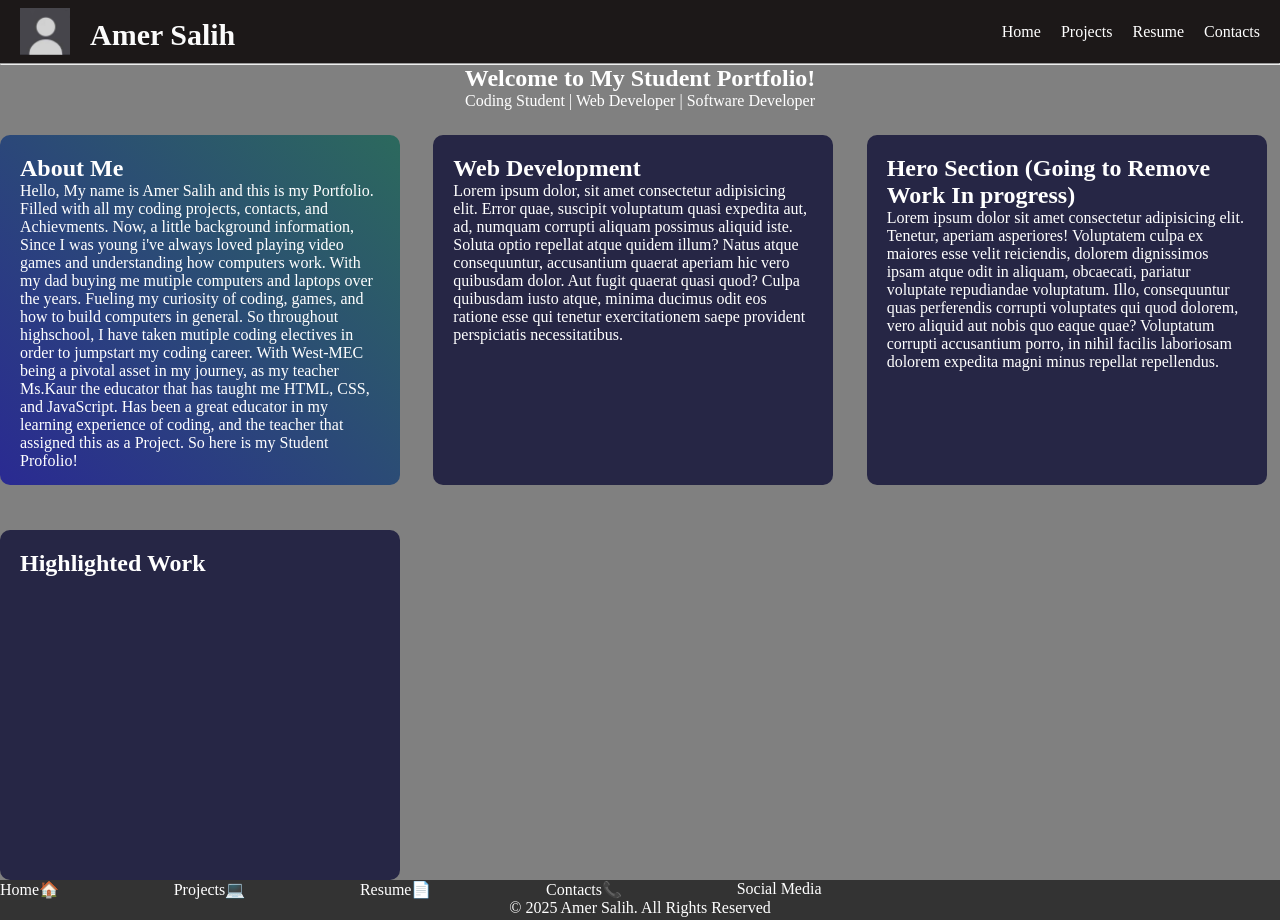
==== index.html @ 3097d137 "Changed Page Name" ====
<!DOCTYPE html>
<html lang="en">
<head>
    <meta charset="UTF-8">
    <meta name="viewport" content="width=device-width, initial-scale=1.0">
    <title>Amer's Portfolio</title>
    <link rel="stylesheet" href="style.css">
</head>
<body>
    <header>
        <nav class="navbar">
            <div id="logo">
                <img src="download.jfif" alt="Profile Picture" width="50px">
                <h2 style="margin-top:10px;">Amer Salih</h2></div>
            <ul>
                <li><a href="homepage.html">Home</a></li>
                <li><a href="projects.html">Projects</a></li>
                <li><a href="resume.html">Resume</a></li>
                <li> <a href="contact.html">Contacts</a></li>
            </ul>
        </nav>
        <hr>
    </header>
    <section id="head">
         <h1>Welcome to My Student Portfolio!</h1>
         <p>Coding Student | Web Developer | Software Developer</p>
    </section>
    <main>
        <section class="boxes" id="aboutme">
            <h2>About Me</h2>
            <p>Hello, My name is Amer Salih and this is my Portfolio. Filled with all my coding projects, contacts, and Achievments. Now, a little background information, Since I was young i've always loved playing video games and understanding how computers work. With my dad buying me mutiple computers and laptops over the years. Fueling my curiosity of coding, games, and how to build computers in general. So throughout highschool, I have taken mutiple coding electives in order to jumpstart my coding career. With West-MEC being a pivotal asset in my journey, as my teacher Ms.Kaur the educator that has taught me HTML, CSS, and JavaScript. Has been a great educator in my learning experience of coding, and the teacher that assigned this as a Project. So here is my Student Profolio! </p>
        </section>

        <section class="boxes">
            <h2>Web Development</h2>
            <p>Lorem ipsum dolor, sit amet consectetur adipisicing elit. Error quae, suscipit voluptatum quasi expedita aut, ad, numquam corrupti aliquam possimus aliquid iste. Soluta optio repellat atque quidem illum? Natus atque consequuntur, accusantium quaerat aperiam hic vero quibusdam dolor. Aut fugit quaerat quasi quod? Culpa quibusdam iusto atque, minima ducimus odit eos ratione esse qui tenetur exercitationem saepe provident perspiciatis necessitatibus.</p>
        </section>

        <section class="boxes">
            <h2>Hero Section (Going to Remove Work In progress)</h2>
            <p>Lorem ipsum dolor sit amet consectetur adipisicing elit. Tenetur, aperiam asperiores! Voluptatem culpa ex maiores esse velit reiciendis, dolorem dignissimos ipsam atque odit in aliquam, obcaecati, pariatur voluptate repudiandae voluptatum. Illo, consequuntur quas perferendis corrupti voluptates qui quod dolorem, vero aliquid aut nobis quo eaque quae? Voluptatum corrupti accusantium porro, in nihil facilis laboriosam dolorem expedita magni minus repellat repellendus.</p>
        </section>

        <section class="boxes">
            <h2>Highlighted Work</h2>

            <p></p>
        </section>

        <section id="certification">
            <div data-iframe-width="100" data-iframe-height="150" data-share-badge-id="25782b23-7ca3-4cad-9465-858096fd9728" data-share-badge-host="https://www.credly.com"></div><script type="text/javascript" async src="//cdn.credly.com/assets/utilities/embed.js"></script>
        </section>

    </main>
    <footer><ul>
                <li><a href="homepage.html">Home🏠</a></li>
                <li><a href="projects.html">Projects💻</a></li>
                <li><a href="resume.html">Resume📄</a></li>
                <li> <a href="contact.html">Contacts📞</a></li>
                <p>Social Media</p>
                <li><a href=""></a></li>
                <li><a href=""></a></li>
                <li><a href=""></a></li>
                <li><a href=""></a></li>
            </ul>
            <p></p>&copy; 2025 Amer Salih. All Rights Reserved</footer>
</body>
</html>
---- style.css ----
*
{
    margin:0;
    padding:0;
    box-sizing:border-box;
}

header
{
    width:100%;
    height:65px;
    background: #1c1818;
    color:white;
}

body
{
    background-color:grey;
}

#logo
{
    font-size:20px;
    font-weight:none;
    display:flex;
    flex-direction:row;
    text-align:center;
    gap:20px;
}
.navbar 
{
    display:flex;
    justify-content:space-between;
    padding: 8px 20px;
    align-items:center;
    color:rgb(251, 251, 251);
}

ul
{
    display:flex;
    list-style-type: none;
    gap:20px;
    justify-content:space-between;
}

ul li a
{
    text-decoration:none; 
    font-weight:500;

}

a:link
{
    color: white;
}

a:visited
{
    color: white;
}

a:active
{
    color:ghostwhite;
    text-shadow: 0px 0px 4px white;
}

a:hover
{
    color:rgb(222, 98, 36);
}

footer
{
    display:block;
    height:40px;
    text-align: center;
    background-color:#333;
    color:white;
    
}

.boxes
{
    width:400px;
    height:350px;
    background-color:#262645;
    color:white;
    border-radius:10px;
    margin-top:25px;
    padding:20px;

}


main
{
    display:grid;
    grid-template-columns: 1fr 1fr 1fr;
    gap:20px;
}


#logo {
   position: relative;
   left: 0px;
   top: 0px;
}


.boxes#aboutme
{
    padding:20px;
    background:linear-gradient(45deg, rgb(42, 42, 146),rgb(44, 105, 93));

}

#head
{
    text-align:center;
    color:white
}
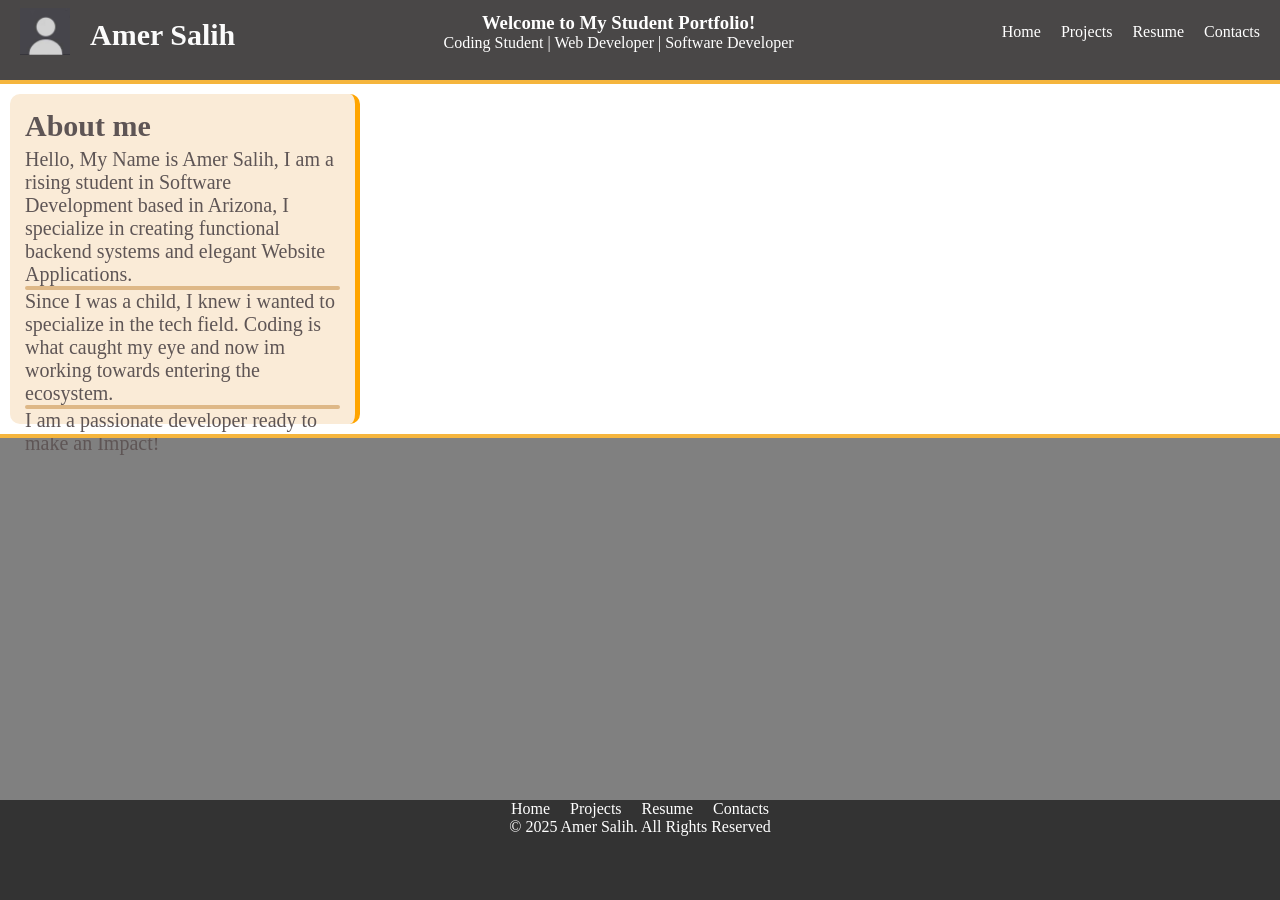
==== commit 67530b27: "sd" ====
--- a/index.html
+++ b/index.html
@@ -1,68 +1,68 @@
 <!DOCTYPE html>
 <html lang="en">
+
 <head>
     <meta charset="UTF-8">
     <meta name="viewport" content="width=device-width, initial-scale=1.0">
     <title>Amer's Portfolio</title>
-    <link rel="stylesheet" href="style.css">
+    <link rel="stylesheet" href="Style-Sheets/style.css">
 </head>
-<body>
+
+<body class="site">
     <header>
         <nav class="navbar">
             <div id="logo">
-                <img src="download.jfif" alt="Profile Picture" width="50px">
-                <h2 style="margin-top:10px;">Amer Salih</h2></div>
-            <ul>
-                <li><a href="homepage.html">Home</a></li>
+                <img src="Images/download.jfif" alt="Profile Picture" width="50px">
+                <h2 style="margin-top:10px;">Amer Salih</h2>
+            </div>
+
+            <section id="head">
+                <h1>Welcome to My Student Portfolio!</h1>
+                <p>Coding Student | Web Developer | Software Developer</p>
+            </section>
+            <ul class="headerLinks">
+                <li><a href="index.html">Home</a></li>
                 <li><a href="projects.html">Projects</a></li>
                 <li><a href="resume.html">Resume</a></li>
                 <li> <a href="contact.html">Contacts</a></li>
             </ul>
         </nav>
-        <hr>
     </header>
-    <section id="head">
-         <h1>Welcome to My Student Portfolio!</h1>
-         <p>Coding Student | Web Developer | Software Developer</p>
-    </section>
     <main>
-        <section class="boxes" id="aboutme">
-            <h2>About Me</h2>
-            <p>Hello, My name is Amer Salih and this is my Portfolio. Filled with all my coding projects, contacts, and Achievments. Now, a little background information, Since I was young i've always loved playing video games and understanding how computers work. With my dad buying me mutiple computers and laptops over the years. Fueling my curiosity of coding, games, and how to build computers in general. So throughout highschool, I have taken mutiple coding electives in order to jumpstart my coding career. With West-MEC being a pivotal asset in my journey, as my teacher Ms.Kaur the educator that has taught me HTML, CSS, and JavaScript. Has been a great educator in my learning experience of coding, and the teacher that assigned this as a Project. So here is my Student Profolio! </p>
+        <hr class="hr">
+        <section class="box" id="aboutme">
+            <div class="firstBox">
+                <h2>About me</h2>
+                <p style="margin-top:5px;">Hello, My Name is Amer Salih, I am a rising student in Software Development
+                    based in Arizona, I specialize in creating functional backend systems and elegant Website
+                    Applications.</p>
+                <hr class="boxHR">
+                <p>Since I was a child, I knew i wanted to specialize in the tech field. Coding is what caught my eye
+                    and now im working towards entering the ecosystem.</p>
+                <hr class="boxHR">
+                <p>I am a passionate developer ready to make an Impact!</p>
+            </div>
+            <div></div>
+            <div></div>
         </section>
 
-        <section class="boxes">
-            <h2>Web Development</h2>
-            <p>Lorem ipsum dolor, sit amet consectetur adipisicing elit. Error quae, suscipit voluptatum quasi expedita aut, ad, numquam corrupti aliquam possimus aliquid iste. Soluta optio repellat atque quidem illum? Natus atque consequuntur, accusantium quaerat aperiam hic vero quibusdam dolor. Aut fugit quaerat quasi quod? Culpa quibusdam iusto atque, minima ducimus odit eos ratione esse qui tenetur exercitationem saepe provident perspiciatis necessitatibus.</p>
-        </section>
+        <!-- <section id="certification">
+            <div data-iframe-width="100" data-iframe-height="150" data-share-badge-id="25782b23-7ca3-4cad-9465-858096fd9728" data-share-badge-host="https://www.credly.com"></div><script type="text/javascript" async src="//cdn.credly.com/assets/utilities/embed.js"></script>
+        </section> -->
+    </main>
+    <hr class="hr">
 
-        <section class="boxes">
-            <h2>Hero Section (Going to Remove Work In progress)</h2>
-            <p>Lorem ipsum dolor sit amet consectetur adipisicing elit. Tenetur, aperiam asperiores! Voluptatem culpa ex maiores esse velit reiciendis, dolorem dignissimos ipsam atque odit in aliquam, obcaecati, pariatur voluptate repudiandae voluptatum. Illo, consequuntur quas perferendis corrupti voluptates qui quod dolorem, vero aliquid aut nobis quo eaque quae? Voluptatum corrupti accusantium porro, in nihil facilis laboriosam dolorem expedita magni minus repellat repellendus.</p>
-        </section>
+    <footer>
+        <div class="footer-container">
+            <ul class="footerLinks">
+                <li><a href="index.html">Home</a></li>
+                <li><a href="projects.html">Projects</a></li>
+                <li><a href="resume.html">Resume</a></li>
+                <li> <a href="contact.html">Contacts</a></li>
+            </ul>
+        </div>
+        <p></p>&copy; 2025 Amer Salih. All Rights Reserved</p>
+    </footer>
+</body>
 
-        <section class="boxes">
-            <h2>Highlighted Work</h2>
-
-            <p></p>
-        </section>
-
-        <section id="certification">
-            <div data-iframe-width="100" data-iframe-height="150" data-share-badge-id="25782b23-7ca3-4cad-9465-858096fd9728" data-share-badge-host="https://www.credly.com"></div><script type="text/javascript" async src="//cdn.credly.com/assets/utilities/embed.js"></script>
-        </section>
-
-    </main>
-    <footer><ul>
-                <li><a href="homepage.html">Home🏠</a></li>
-                <li><a href="projects.html">Projects💻</a></li>
-                <li><a href="resume.html">Resume📄</a></li>
-                <li> <a href="contact.html">Contacts📞</a></li>
-                <p>Social Media</p>
-                <li><a href=""></a></li>
-                <li><a href=""></a></li>
-                <li><a href=""></a></li>
-                <li><a href=""></a></li>
-            </ul>
-            <p></p>&copy; 2025 Amer Salih. All Rights Reserved</footer>
-</body>
 </html>
--- a/Style-Sheets/style.css
+++ b/Style-Sheets/style.css
@@ -0,0 +1,143 @@
+* {
+    margin: 0;
+    padding: 0;
+    box-sizing: border-box;
+}
+
+header {
+    width: 100%;
+    height: 80px;
+    background: #494747;
+    color: white;
+}
+
+.site {
+    background-color: grey;
+    min-height:100vh;
+    display:flex;
+    flex-direction:column;
+}
+
+#logo {
+    font-size: 20px;
+    font-weight: none;
+    display: flex;
+    flex-direction: row;
+    text-align: center;
+    gap: 20px;
+}
+
+.navbar {
+    display: flex;
+    justify-content: space-between;
+    padding: 8px 20px;
+    align-items: center;
+    color: rgb(251, 251, 251);
+}
+
+.headerLinks {
+    display: flex;
+    list-style-type: none;
+    gap: 20px;
+    justify-content: space-between;
+    font-weight: 500;
+}
+
+ul li a
+{
+    text-decoration:none;
+}
+
+.footerLinks
+{
+    display:flex;
+    list-style-type:none;
+    gap:20px;
+    justify-content: space-between;
+}
+a:link {
+    color: white;
+}
+
+a:visited {
+    color: white;
+}
+
+a:active {
+    color: ghostwhite;
+    text-shadow: 0px 0px 4px white;
+}
+
+a:hover {
+    color: rgb(222, 98, 36);
+}
+
+footer {
+    display: block;
+    height: 100px;
+    text-align:center;
+    background-color: #333;
+    color: white;
+    align-items:center;
+    justify-content:center;
+    position:fixed;
+    bottom:0;
+    width:100%;
+}
+
+.footer-container
+{
+    display:flex;
+    justify-content:center;
+    align-items:center;
+    gap:25px;
+}
+
+.box
+{
+    background-color: white;
+    width:100%;
+    padding:10px;
+    height:350px;
+}
+
+.firstBox
+{
+    width:350px;
+    border-right:5px solid orange;
+    height:100%;
+    font-size:20px;
+    font-weight:500;
+    background-color:antiquewhite;
+    border-radius:10px;
+    padding:15px;
+    color:rgb(94, 85, 85);
+}
+
+.boxHR
+{
+    border: 2px solid burlywood;
+    border-radius:6px;
+}
+#logo {
+    position: relative;
+    left: 0px;
+    top: 0px;
+}
+
+
+.boxes#aboutme {
+    padding: 20px;
+    background: linear-gradient(45deg, rgb(42, 42, 146), rgb(44, 105, 93));
+
+}
+
+#head {
+    text-align: center;
+    color: white
+}
+
+hr
+{
+    border: 2px solid rgb(245, 181, 61);
+}
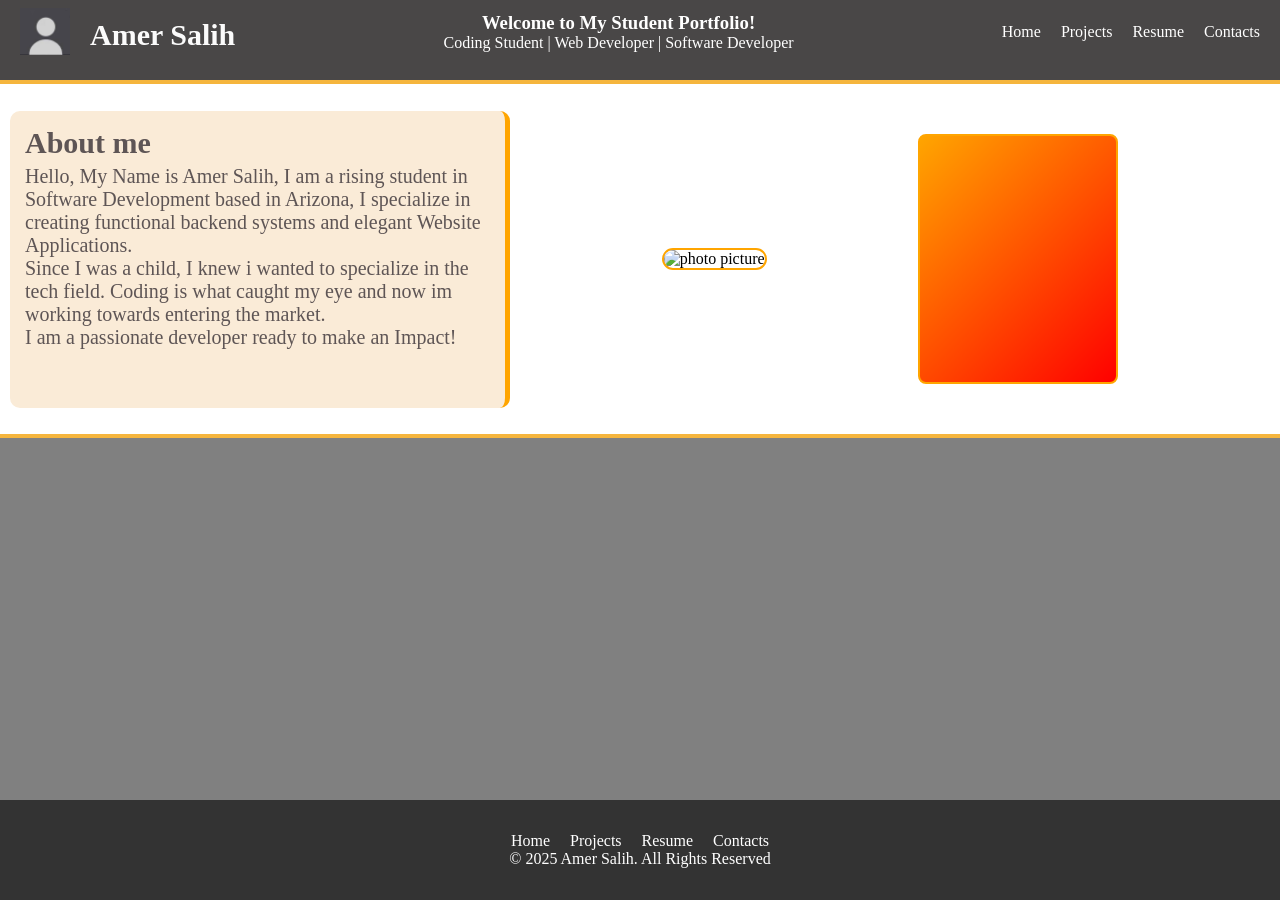
==== commit d4f80812: "updated" ====
--- a/index.html
+++ b/index.html
@@ -36,19 +36,22 @@
                 <p style="margin-top:5px;">Hello, My Name is Amer Salih, I am a rising student in Software Development
                     based in Arizona, I specialize in creating functional backend systems and elegant Website
                     Applications.</p>
-                <hr class="boxHR">
                 <p>Since I was a child, I knew i wanted to specialize in the tech field. Coding is what caught my eye
-                    and now im working towards entering the ecosystem.</p>
-                <hr class="boxHR">
+                    and now im working towards entering the market.</p>
                 <p>I am a passionate developer ready to make an Impact!</p>
             </div>
-            <div></div>
-            <div></div>
+            <div><img src="Images/DJI_20260310153634_0114_D.JPG" alt="photo picture"></div>
+            <div class="certificationBox">
+                <section id="certification" style="background-color:white;">
+                    <div data-iframe-width="100" data-iframe-height="150" style="border-radius:16px;"
+                        data-share-badge-id="25782b23-7ca3-4cad-9465-858096fd9728"
+                        data-share-badge-host="https://www.credly.com"></div>
+                    <script type="text/javascript" async src="//cdn.credly.com/assets/utilities/embed.js"></script>
+                </section>
+            </div>
         </section>
 
-        <!-- <section id="certification">
-            <div data-iframe-width="100" data-iframe-height="150" data-share-badge-id="25782b23-7ca3-4cad-9465-858096fd9728" data-share-badge-host="https://www.credly.com"></div><script type="text/javascript" async src="//cdn.credly.com/assets/utilities/embed.js"></script>
-        </section> -->
+
     </main>
     <hr class="hr">
 
--- a/Style-Sheets/style.css
+++ b/Style-Sheets/style.css
@@ -13,9 +13,9 @@
 
 .site {
     background-color: grey;
-    min-height:100vh;
-    display:flex;
-    flex-direction:column;
+    min-height: 100vh;
+    display: flex;
+    flex-direction: column;
 }
 
 #logo {
@@ -43,18 +43,17 @@
     font-weight: 500;
 }
 
-ul li a
-{
-    text-decoration:none;
+ul li a {
+    text-decoration: none;
 }
 
-.footerLinks
-{
-    display:flex;
-    list-style-type:none;
-    gap:20px;
+.footerLinks {
+    display: flex;
+    list-style-type: none;
+    gap: 20px;
     justify-content: space-between;
 }
+
 a:link {
     color: white;
 }
@@ -73,52 +72,70 @@
 }
 
 footer {
-    display: block;
+    display: flex;
     height: 100px;
-    text-align:center;
+    text-align: center;
     background-color: #333;
     color: white;
-    align-items:center;
-    justify-content:center;
-    position:fixed;
-    bottom:0;
-    width:100%;
+    align-items: center;
+    justify-content: center;
+    position: fixed;
+    bottom: 0;
+    width: 100%;
+    flex-direction:column;
 }
 
-.footer-container
-{
-    display:flex;
-    justify-content:center;
-    align-items:center;
-    gap:25px;
+.footer-container {
+    display: flex;
+    justify-content: center;
+    align-items: center;
+    gap: 25px;
+    text-align: center;
+    align-self: center;
 }
 
-.box
-{
+.box {
     background-color: white;
-    width:100%;
-    padding:10px;
-    height:350px;
+    width: 100%;
+    padding: 10px;
+    height: 350px;
+   display:grid;
+   grid-template-columns: auto auto auto;
+    align-items:center;
 }
 
-.firstBox
+.box div img
 {
     width:350px;
-    border-right:5px solid orange;
-    height:100%;
-    font-size:20px;
-    font-weight:500;
-    background-color:antiquewhite;
-    border-radius:10px;
-    padding:15px;
-    color:rgb(94, 85, 85);
+    height:250px;
+    border-radius:16px;
+    border: 2px solid orange;
 }
 
-.boxHR
+.certificationBox
 {
-    border: 2px solid burlywood;
-    border-radius:6px;
+    border: 2px solid orange;
+    width:200px;
+    height:250px;
+    align-items:center;
+    text-align:center;
+    justify-content:center;
+    display:flex;
+    border-radius: 8px;
+    background: linear-gradient(135deg, orange,red );
 }
+.firstBox {
+    width: 500px;
+    border-right: 5px solid orange;
+    height: 90%;
+    font-size: 20px;
+    font-weight: 500;
+    background-color: antiquewhite;
+    border-radius: 10px;
+    padding: 15px;
+    color: rgb(94, 85, 85);
+}
+
 #logo {
     position: relative;
     left: 0px;
@@ -137,7 +154,6 @@
     color: white
 }
 
-hr
-{
+hr {
     border: 2px solid rgb(245, 181, 61);
 }
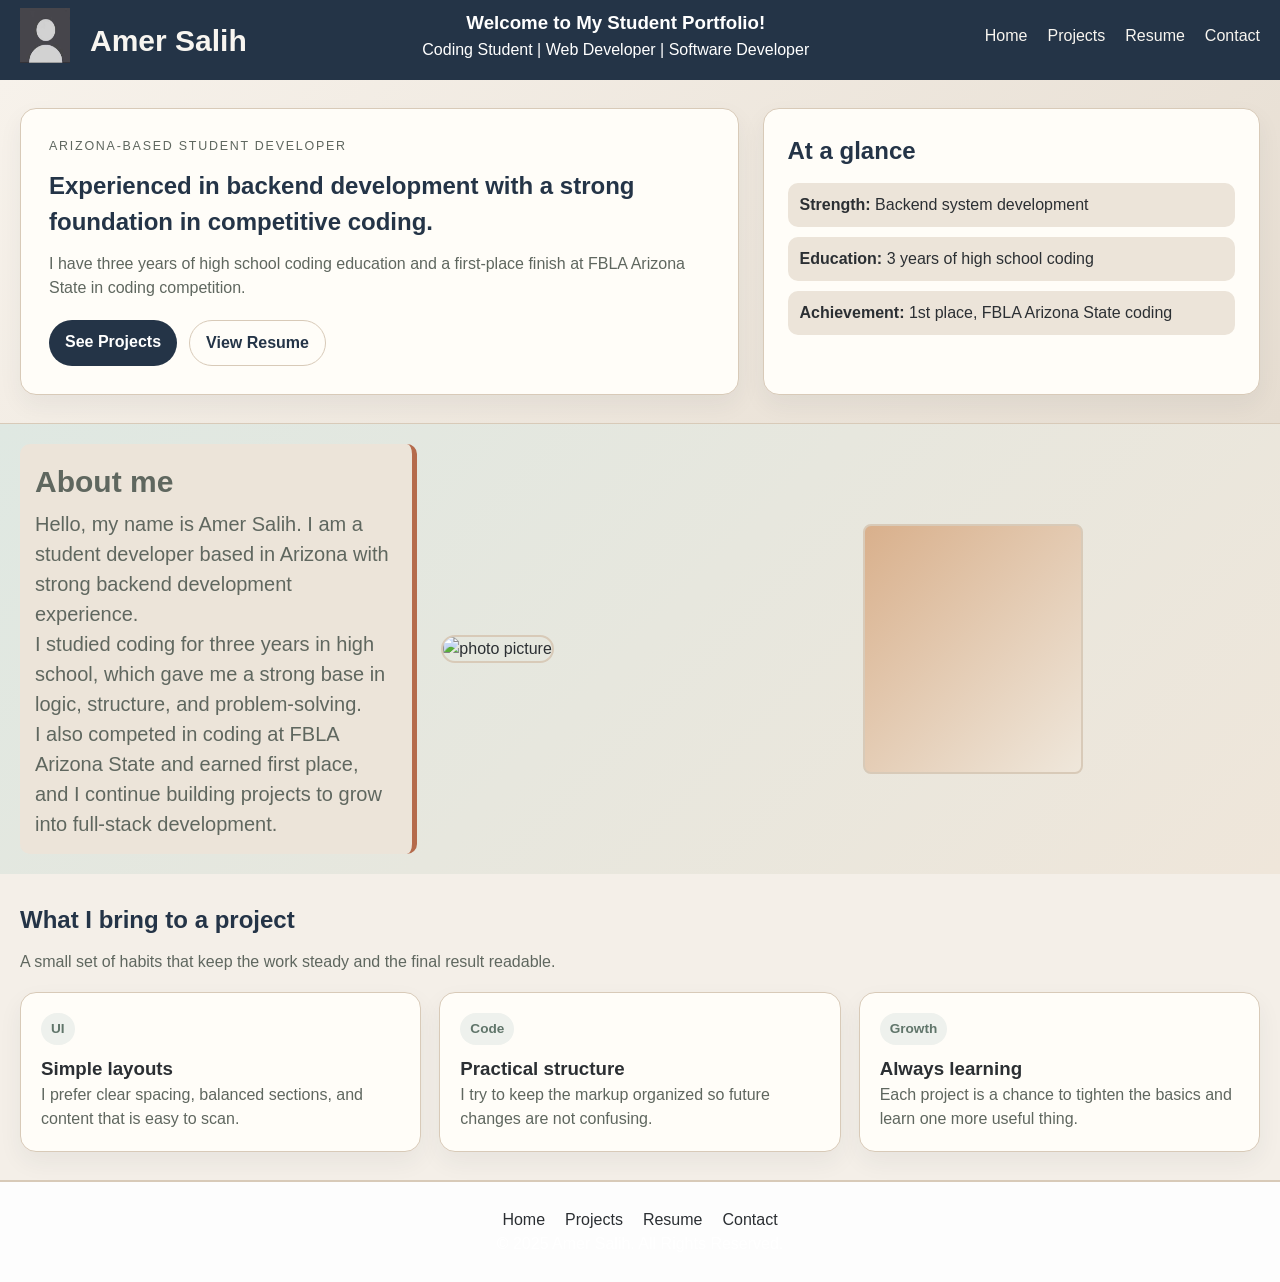
==== commit a2bc5b74: "Update index.html, contact.html, and stylesheets for a more polished portfolio design." ====
--- a/index.html
+++ b/index.html
@@ -24,21 +24,36 @@
                 <li><a href="index.html">Home</a></li>
                 <li><a href="projects.html">Projects</a></li>
                 <li><a href="resume.html">Resume</a></li>
-                <li> <a href="contact.html">Contacts</a></li>
+                <li><a href="contact.html">Contact</a></li>
             </ul>
         </nav>
     </header>
     <main>
-        <hr class="hr">
+        <section class="hero">
+            <div class="hero-copy">
+                <p class="eyebrow">Arizona-based student developer</p>
+                <h1>Experienced in backend development with a strong foundation in competitive coding.</h1>
+                <p>I have three years of high school coding education and a first-place finish at FBLA Arizona State in coding competition.</p>
+                <div class="heroActions">
+                    <a class="buttonLink" href="projects.html">See Projects</a>
+                    <a class="buttonLink secondary" href="resume.html">View Resume</a>
+                </div>
+            </div>
+            <div class="hero-panel">
+                <h2 class="sectionTitle">At a glance</h2>
+                <ul class="statList">
+                    <li><strong>Strength:</strong> Backend system development</li>
+                    <li><strong>Education:</strong> 3 years of high school coding</li>
+                    <li><strong>Achievement:</strong> 1st place,  FBLA Arizona State coding</li>
+                </ul>
+            </div>
+        </section>
         <section class="box" id="aboutme">
             <div class="firstBox">
                 <h2>About me</h2>
-                <p style="margin-top:5px;">Hello, My Name is Amer Salih, I am a rising student in Software Development
-                    based in Arizona, I specialize in creating functional backend systems and elegant Website
-                    Applications.</p>
-                <p>Since I was a child, I knew i wanted to specialize in the tech field. Coding is what caught my eye
-                    and now im working towards entering the market.</p>
-                <p>I am a passionate developer ready to make an Impact!</p>
+                <p style="margin-top:5px;">Hello, my name is Amer Salih. I am a student developer based in Arizona with strong backend development experience.</p>
+                <p>I studied coding for three years in high school, which gave me a strong base in logic, structure, and problem-solving.</p>
+                <p>I also competed in coding at FBLA Arizona State and earned first place, and I continue building projects to grow into full-stack development.</p>
             </div>
             <div><img src="Images/DJI_20260310153634_0114_D.JPG" alt="photo picture"></div>
             <div class="certificationBox">
@@ -48,6 +63,28 @@
                         data-share-badge-host="https://www.credly.com"></div>
                     <script type="text/javascript" async src="//cdn.credly.com/assets/utilities/embed.js"></script>
                 </section>
+            </div>
+        </section>
+
+        <section class="sectionBlock">
+            <h2 class="sectionTitle">What I bring to a project</h2>
+            <p class="sectionLead">A small set of habits that keep the work steady and the final result readable.</p>
+            <div class="infoGrid">
+                <article class="infoCard">
+                    <span class="cardTag">UI</span>
+                    <h3>Simple layouts</h3>
+                    <p>I prefer clear spacing, balanced sections, and content that is easy to scan.</p>
+                </article>
+                <article class="infoCard">
+                    <span class="cardTag">Code</span>
+                    <h3>Practical structure</h3>
+                    <p>I try to keep the markup organized so future changes are not confusing.</p>
+                </article>
+                <article class="infoCard">
+                    <span class="cardTag">Growth</span>
+                    <h3>Always learning</h3>
+                    <p>Each project is a chance to tighten the basics and learn one more useful thing.</p>
+                </article>
             </div>
         </section>
 
@@ -61,10 +98,10 @@
                 <li><a href="index.html">Home</a></li>
                 <li><a href="projects.html">Projects</a></li>
                 <li><a href="resume.html">Resume</a></li>
-                <li> <a href="contact.html">Contacts</a></li>
+                <li><a href="contact.html">Contact</a></li>
             </ul>
         </div>
-        <p></p>&copy; 2025 Amer Salih. All Rights Reserved</p>
+        <p>&copy; 2025 Amer Salih. All Rights Reserved.</p>
     </footer>
 </body>
 
--- a/Style-Sheets/style.css
+++ b/Style-Sheets/style.css
@@ -4,23 +4,38 @@
     box-sizing: border-box;
 }
 
+html {
+    scroll-behavior: smooth;
+}
+
+body {
+    font-family: Arial, Helvetica, sans-serif;
+    line-height: 1.5;
+    color: #2b2f33;
+    background: #f4efe8;
+}
+
 header {
     width: 100%;
     height: 80px;
-    background: #494747;
+    background: #243447;
     color: white;
 }
 
 .site {
-    background-color: grey;
+    background-color: #f4efe8;
     min-height: 100vh;
     display: flex;
     flex-direction: column;
+}
+
+main {
+    flex: 1;
 }
 
 #logo {
     font-size: 20px;
-    font-weight: none;
+    font-weight: 600;
     display: flex;
     flex-direction: row;
     text-align: center;
@@ -32,7 +47,7 @@
     justify-content: space-between;
     padding: 8px 20px;
     align-items: center;
-    color: rgb(251, 251, 251);
+    color: #f8f5f0;
 }
 
 .headerLinks {
@@ -55,34 +70,42 @@
 }
 
 a:link {
-    color: white;
+    color: #2b2f33;
 }
 
 a:visited {
-    color: white;
+    color: #2b2f33;
 }
 
 a:active {
-    color: ghostwhite;
-    text-shadow: 0px 0px 4px white;
+    color: #b56b4c;
 }
 
 a:hover {
-    color: rgb(222, 98, 36);
+    color: #b56b4c;
+}
+
+.navbar a,
+footer a {
+    color: #f8f5f0;
+}
+
+.navbar a:hover,
+footer a:hover {
+    color: #d9b08c;
 }
 
 footer {
     display: flex;
     height: 100px;
     text-align: center;
-    background-color: #333;
+    background-color: #fdfdfd;
     color: white;
     align-items: center;
     justify-content: center;
-    position: fixed;
-    bottom: 0;
-    width: 100%;
-    flex-direction:column;
+    width: 100%;
+    flex-direction: column;
+    margin-top: auto;
 }
 
 .footer-container {
@@ -95,45 +118,45 @@
 }
 
 .box {
-    background-color: white;
-    width: 100%;
-    padding: 10px;
-    height: 350px;
-   display:grid;
-   grid-template-columns: auto auto auto;
-    align-items:center;
-}
-
-.box div img
-{
-    width:350px;
-    height:250px;
-    border-radius:16px;
-    border: 2px solid orange;
-}
-
-.certificationBox
-{
-    border: 2px solid orange;
-    width:200px;
-    height:250px;
-    align-items:center;
-    text-align:center;
-    justify-content:center;
-    display:flex;
+    background-color: #fffdf8;
+    width: 100%;
+    padding: 24px;
+    display: grid;
+    grid-template-columns: repeat(3, minmax(0, 1fr));
+    gap: 24px;
+    align-items: center;
+}
+
+.box div img {
+    width: 100%;
+    max-width: 350px;
+    height: auto;
+    border-radius: 16px;
+    border: 2px solid #d8cab8;
+}
+
+.certificationBox {
+    border: 2px solid #d8cab8;
+    width: 100%;
+    max-width: 220px;
+    min-height: 250px;
+    align-items: center;
+    text-align: center;
+    justify-content: center;
+    display: flex;
     border-radius: 8px;
-    background: linear-gradient(135deg, orange,red );
+    background: linear-gradient(135deg, #d9b08c, #efe7db);
 }
 .firstBox {
-    width: 500px;
-    border-right: 5px solid orange;
-    height: 90%;
+    width: 100%;
+    border-right: 5px solid #b56b4c;
+    min-height: 100%;
     font-size: 20px;
     font-weight: 500;
-    background-color: antiquewhite;
+    background-color: #ece4d9;
     border-radius: 10px;
     padding: 15px;
-    color: rgb(94, 85, 85);
+    color: #5f675f;
 }
 
 #logo {
@@ -143,9 +166,9 @@
 }
 
 
-.boxes#aboutme {
+#aboutme {
     padding: 20px;
-    background: linear-gradient(45deg, rgb(42, 42, 146), rgb(44, 105, 93));
+    background: linear-gradient(135deg, #dfe8e2, #efe6da);
 
 }
 
@@ -155,5 +178,278 @@
 }
 
 hr {
-    border: 2px solid rgb(245, 181, 61);
+    border: 1px solid #d8cab8;
+}
+
+.hero {
+    display: grid;
+    grid-template-columns: 1.3fr 0.9fr;
+    gap: 24px;
+    padding: 28px 20px;
+    background: linear-gradient(135deg, #f7f2eb, #e6ddd1);
+    border-bottom: 1px solid #d8cab8;
+}
+
+.hero-copy,
+.hero-panel,
+.infoCard,
+.resumeCard,
+.contactCard,
+.formCard {
+    background: #fffdf8;
+    border: 1px solid #d8cab8;
+    border-radius: 16px;
+    box-shadow: 0 10px 24px rgba(36, 52, 71, 0.06);
+}
+
+.hero-copy {
+    padding: 28px;
+}
+
+.eyebrow {
+    text-transform: uppercase;
+    letter-spacing: 0.14em;
+    font-size: 0.78rem;
+    color: #60756a;
+    margin-bottom: 12px;
+}
+
+.hero h1,
+.sectionTitle {
+    margin-bottom: 12px;
+    color: #243447;
+}
+
+.hero p,
+.sectionLead,
+.resumeCard p,
+.contactCard p,
+.infoCard p {
+    color: #5f675f;
+}
+
+.heroActions {
+    display: flex;
+    flex-wrap: wrap;
+    gap: 12px;
+    margin-top: 20px;
+}
+
+.buttonLink {
+    display: inline-block;
+    padding: 10px 16px;
+    border-radius: 999px;
+    background: #243447;
+    color: #fff !important;
+    text-decoration: none;
+    font-weight: 600;
+}
+
+.buttonLink.secondary {
+    background: transparent;
+    color: #243447 !important;
+    border: 1px solid #d8cab8;
+}
+
+.hero-panel {
+    padding: 24px;
+}
+
+.statList,
+.detailList,
+.resumeList,
+.contactList {
+    list-style: none;
+    display: grid;
+    gap: 10px;
+    margin-top: 14px;
+}
+
+.statList li,
+.detailList li,
+.resumeList li,
+.contactList li {
+    padding: 10px 12px;
+    background: #ece4d9;
+    border-radius: 10px;
+}
+
+.sectionBlock {
+    padding: 28px 20px;
+}
+
+.infoGrid,
+.resumeGrid,
+.contactGrid {
+    display: grid;
+    grid-template-columns: repeat(auto-fit, minmax(220px, 1fr));
+    gap: 18px;
+    margin-top: 18px;
+}
+
+.infoCard,
+.resumeCard,
+.contactCard,
+.formCard {
+    padding: 20px;
+}
+
+.cardTag {
+    display: inline-block;
+    margin-bottom: 10px;
+    padding: 6px 10px;
+    border-radius: 999px;
+    background: #eef1ed;
+    color: #60756a;
+    font-size: 0.85rem;
+    font-weight: 700;
+}
+
+.contactForm {
+    display: grid;
+    gap: 12px;
+    margin-top: 12px;
+}
+
+.contactForm input,
+.contactForm textarea {
+    width: 100%;
+    border: 1px solid #d8cab8;
+    border-radius: 12px;
+    padding: 12px 14px;
+    font: inherit;
+    background: #fff;
+    color: #2b2f33;
+}
+
+.contactForm textarea {
+    min-height: 150px;
+    resize: vertical;
+}
+
+.contactForm button {
+    width: fit-content;
+    background: #243447;
+    color: #fff;
+    padding: 10px 16px;
+    border: 0;
+    border-radius: 999px;
+    font-weight: 700;
+}
+
+@media (max-width: 900px) {
+    .navbar {
+        flex-direction: column;
+        gap: 12px;
+        height: auto;
+    }
+
+    header {
+        height: auto;
+        padding: 12px 0;
+    }
+
+    .box {
+        grid-template-columns: 1fr;
+    }
+
+    .firstBox {
+        border-right: 0;
+        border-bottom: 5px solid orange;
+    }
+
+    .certificationBox {
+        max-width: 100%;
+    }
+
+    .hero {
+        grid-template-columns: 1fr;
+    }
+}
+
+@media (max-width: 600px) {
+    header {
+        padding: 10px 0;
+    }
+
+    .navbar {
+        padding: 10px 14px;
+    }
+
+    #logo {
+        flex-direction: column;
+        gap: 8px;
+    }
+
+    #logo img {
+        width: 44px;
+        height: 44px;
+    }
+
+    #head h1 {
+        font-size: 1.35rem;
+        line-height: 1.2;
+    }
+
+    .headerLinks,
+    .footerLinks {
+        flex-wrap: wrap;
+        justify-content: center;
+        gap: 12px;
+    }
+
+    .hero,
+    .sectionBlock,
+    #aboutme,
+    .box,
+    .projectsIntro,
+    .searchContainer,
+    .projectsContainer1 {
+        padding-left: 14px;
+        padding-right: 14px;
+    }
+
+    .hero-copy,
+    .hero-panel,
+    .infoCard,
+    .resumeCard,
+    .contactCard,
+    .formCard,
+    .firstBox,
+    .certificationBox {
+        padding: 16px;
+    }
+
+    .heroActions {
+        flex-direction: column;
+        align-items: stretch;
+    }
+
+    .buttonLink {
+        text-align: center;
+    }
+
+    .box {
+        grid-template-columns: 1fr;
+        gap: 16px;
+    }
+
+    .firstBox {
+        border-right: 0;
+        border-bottom: 4px solid #b56b4c;
+        font-size: 1rem;
+    }
+
+    .box div img {
+        max-width: 100%;
+    }
+
+    .certificationBox {
+        max-width: 100%;
+        min-height: 210px;
+    }
+
+    .contactForm button {
+        width: 100%;
+    }
 }
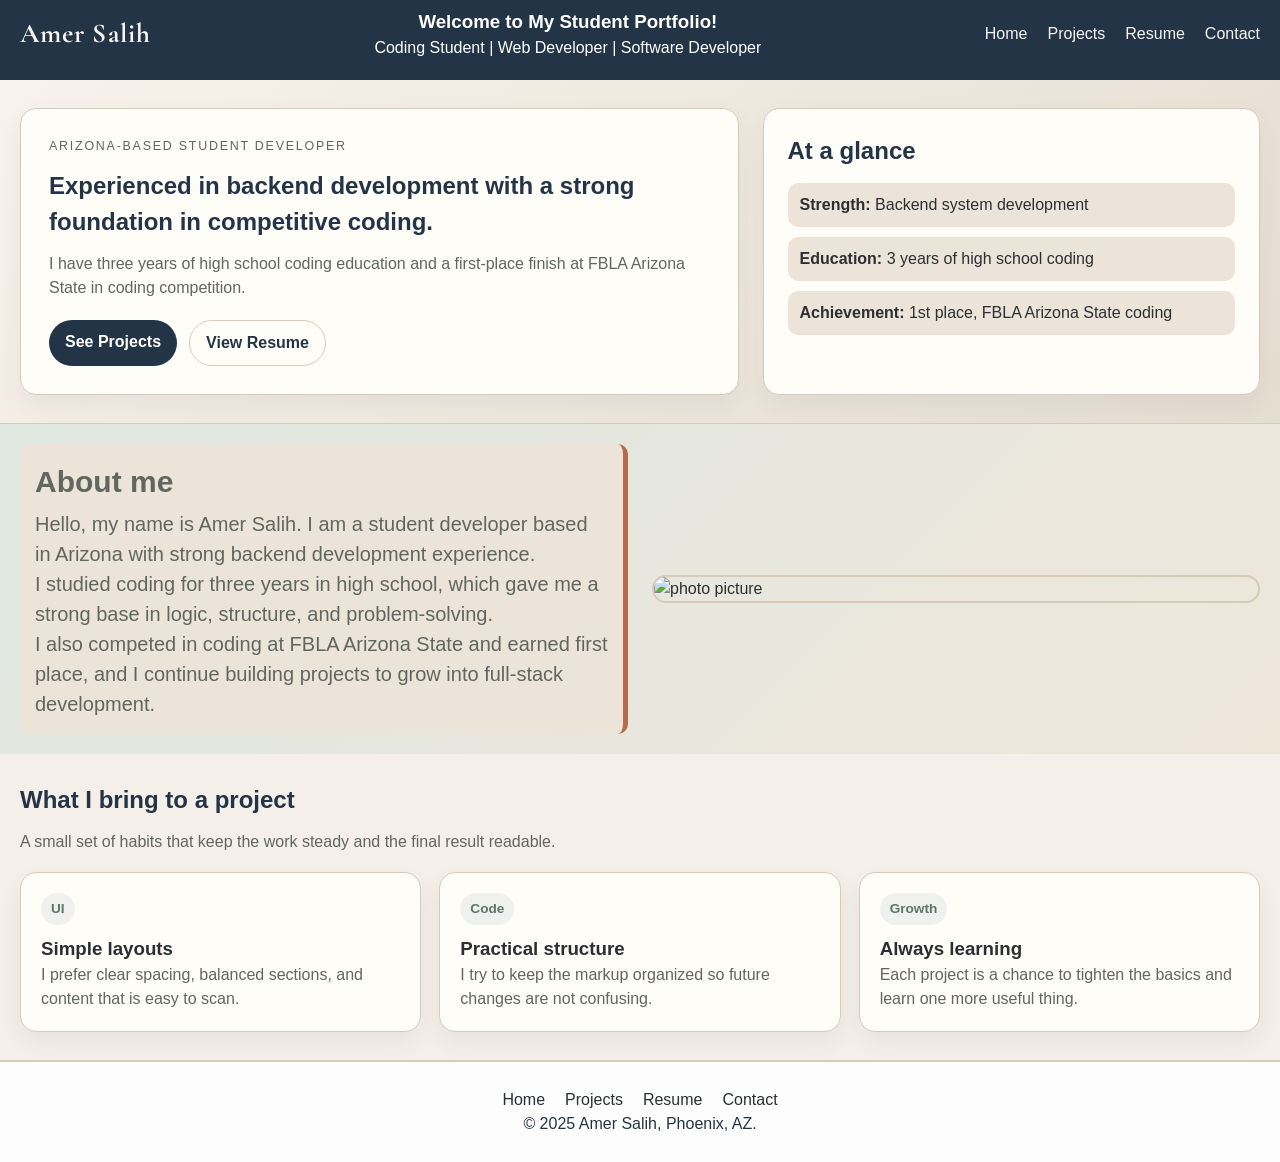
==== commit e6cc1f6a: "b" ====
--- a/index.html
+++ b/index.html
@@ -12,8 +12,7 @@
     <header>
         <nav class="navbar">
             <div id="logo">
-                <img src="Images/download.jfif" alt="Profile Picture" width="50px">
-                <h2 style="margin-top:10px;">Amer Salih</h2>
+                <a class="brandLink" href="index.html" aria-label="Go to homepage">Amer Salih</a>
             </div>
 
             <section id="head">
@@ -55,14 +54,8 @@
                 <p>I studied coding for three years in high school, which gave me a strong base in logic, structure, and problem-solving.</p>
                 <p>I also competed in coding at FBLA Arizona State and earned first place, and I continue building projects to grow into full-stack development.</p>
             </div>
-            <div><img src="Images/DJI_20260310153634_0114_D.JPG" alt="photo picture"></div>
-            <div class="certificationBox">
-                <section id="certification" style="background-color:white;">
-                    <div data-iframe-width="100" data-iframe-height="150" style="border-radius:16px;"
-                        data-share-badge-id="25782b23-7ca3-4cad-9465-858096fd9728"
-                        data-share-badge-host="https://www.credly.com"></div>
-                    <script type="text/javascript" async src="//cdn.credly.com/assets/utilities/embed.js"></script>
-                </section>
+            <div class="aboutImage">
+                <img src="Images/DJI_20260310153634_0114_D.JPG" alt="photo picture">
             </div>
         </section>
 
@@ -101,7 +94,7 @@
                 <li><a href="contact.html">Contact</a></li>
             </ul>
         </div>
-        <p>&copy; 2025 Amer Salih. All Rights Reserved.</p>
+        <p>&copy; 2025 Amer Salih, Phoenix, AZ.</p>
     </footer>
 </body>
 
--- a/Style-Sheets/style.css
+++ b/Style-Sheets/style.css
@@ -1,3 +1,5 @@
+@import url('https://fonts.googleapis.com/css2?family=Cormorant+Garamond:wght@600;700&display=swap');
+
 * {
     margin: 0;
     padding: 0;
@@ -38,8 +40,26 @@
     font-weight: 600;
     display: flex;
     flex-direction: row;
+    align-items: center;
     text-align: center;
-    gap: 20px;
+    gap: 0;
+}
+
+.brandLink {
+    display: inline-flex;
+    align-items: center;
+    font-family: 'Cormorant Garamond', Georgia, serif;
+    font-size: 1.7rem;
+    line-height: 1;
+    font-weight: 700;
+    letter-spacing: 0.04em;
+    color: #f8f5f0 !important;
+    text-decoration: none;
+    transition: color 0.2s ease;
+}
+
+.brandLink:hover {
+    color: #d9b08c !important;
 }
 
 .navbar {
@@ -100,7 +120,7 @@
     height: 100px;
     text-align: center;
     background-color: #fdfdfd;
-    color: white;
+    color: #243447;
     align-items: center;
     justify-content: center;
     width: 100%;
@@ -108,6 +128,16 @@
     margin-top: auto;
 }
 
+footer p,
+footer li,
+footer a {
+    color: #243447;
+}
+
+footer a:hover {
+    color: #b56b4c;
+}
+
 .footer-container {
     display: flex;
     justify-content: center;
@@ -122,33 +152,23 @@
     width: 100%;
     padding: 24px;
     display: grid;
-    grid-template-columns: repeat(3, minmax(0, 1fr));
+    grid-template-columns: repeat(2, minmax(0, 1fr));
     gap: 24px;
     align-items: center;
 }
 
-.box div img {
+.aboutImage img {
     width: 100%;
-    max-width: 350px;
+    max-width: 100%;
     height: auto;
     border-radius: 16px;
     border: 2px solid #d8cab8;
-}
-
-.certificationBox {
-    border: 2px solid #d8cab8;
-    width: 100%;
-    max-width: 220px;
-    min-height: 250px;
-    align-items: center;
-    text-align: center;
-    justify-content: center;
-    display: flex;
-    border-radius: 8px;
-    background: linear-gradient(135deg, #d9b08c, #efe7db);
-}
+    display: block;
+}
+
 .firstBox {
     width: 100%;
+    min-height: 100%;
     border-right: 5px solid #b56b4c;
     min-height: 100%;
     font-size: 20px;
@@ -235,6 +255,12 @@
     margin-top: 20px;
 }
 
+.resumeContactLine {
+    font-weight: 700;
+    color: #243447;
+    margin-top: 8px;
+}
+
 .buttonLink {
     display: inline-block;
     padding: 10px 16px;
@@ -251,6 +277,10 @@
     border: 1px solid #d8cab8;
 }
 
+.buttonLink.secondary:hover {
+    background: #f4efe8;
+}
+
 .hero-panel {
     padding: 24px;
 }
@@ -276,6 +306,41 @@
 
 .sectionBlock {
     padding: 28px 20px;
+}
+
+@media print {
+    header,
+    footer,
+    .heroActions {
+        display: none !important;
+    }
+
+    body {
+        background: #fff;
+        color: #000;
+    }
+
+    .hero,
+    .hero-copy,
+    .hero-panel,
+    .infoCard,
+    .resumeCard,
+    .contactCard,
+    .formCard,
+    .box,
+    .firstBox,
+    .aboutImage img {
+        box-shadow: none !important;
+        background: #fff !important;
+    }
+
+    .hero,
+    .sectionBlock,
+    #aboutme,
+    .box {
+        padding: 0 !important;
+        border: 0 !important;
+    }
 }
 
 .infoGrid,
@@ -305,14 +370,17 @@
     font-weight: 700;
 }
 
-.contactForm {
+.contactForm,
+.form {
     display: grid;
     gap: 12px;
     margin-top: 12px;
 }
 
 .contactForm input,
-.contactForm textarea {
+.contactForm textarea,
+.form input,
+.form textarea {
     width: 100%;
     border: 1px solid #d8cab8;
     border-radius: 12px;
@@ -322,12 +390,14 @@
     color: #2b2f33;
 }
 
-.contactForm textarea {
+.contactForm textarea,
+.form textarea {
     min-height: 150px;
     resize: vertical;
 }
 
-.contactForm button {
+.contactForm button,
+.form button {
     width: fit-content;
     background: #243447;
     color: #fff;
@@ -358,8 +428,8 @@
         border-bottom: 5px solid orange;
     }
 
-    .certificationBox {
-        max-width: 100%;
+    .aboutImage {
+        width: 100%;
     }
 
     .hero {
@@ -440,13 +510,8 @@
         font-size: 1rem;
     }
 
-    .box div img {
+    .aboutImage img {
         max-width: 100%;
-    }
-
-    .certificationBox {
-        max-width: 100%;
-        min-height: 210px;
     }
 
     .contactForm button {
